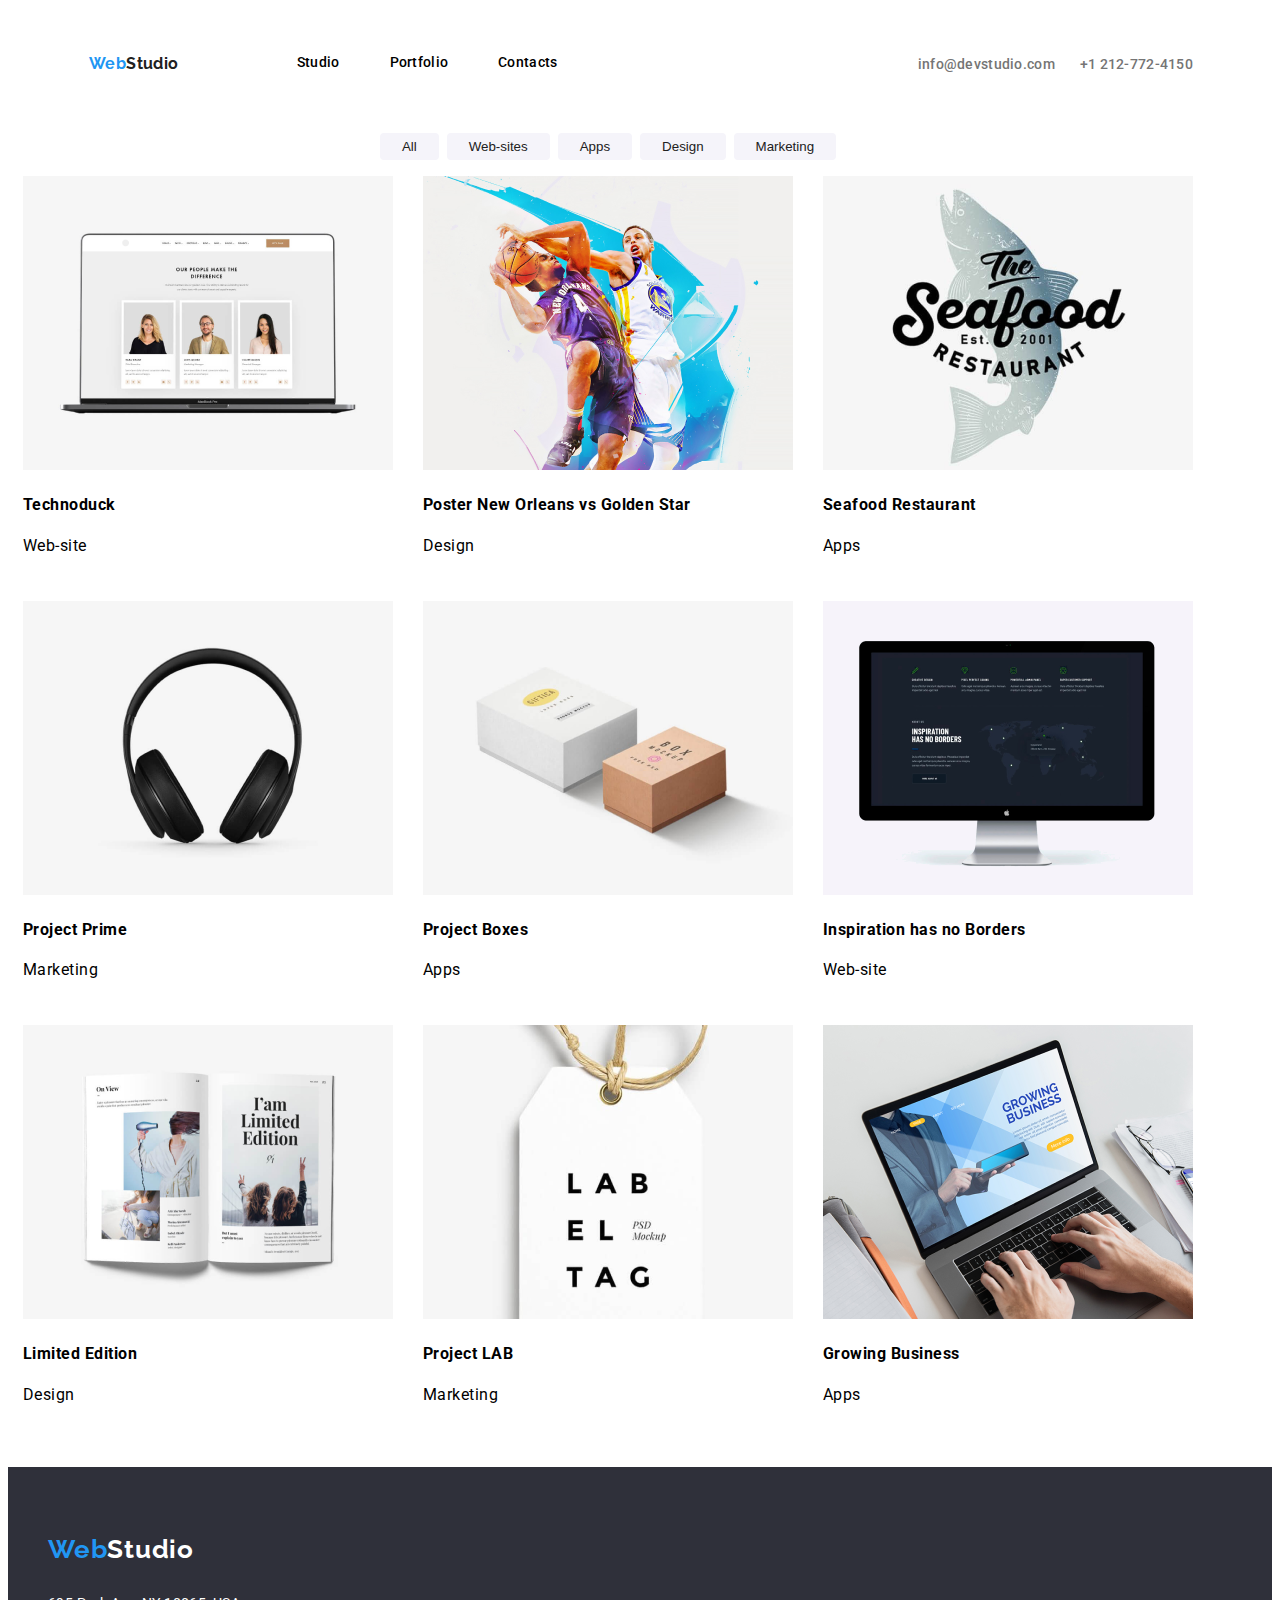
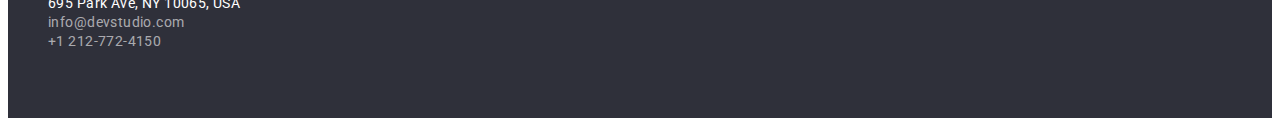
==== portfolio.html @ 8750db91 "adding svg v1.0" ====
<!DOCTYPE html>
<html lang="en">
  <head>
    <meta charset="UTF-8" />
    <meta http-equiv="X-UA-Compatible" content="IE=edge" />
    <meta name="viewport" content="width=device-width, initial-scale=1.0" />
    <link rel="preconnect" href="https://fonts.googleapis.com" />
    <link rel="preconnect" href="https://fonts.gstatic.com" crossorigin />
    <link rel="stylesheet" href="css/styles.css" type="text/css" />
    <link href="https://fonts.googleapis.com/css2?family=Raleway:wght@700&family=Roboto:wght@400;500;700;900&display=swap"rel="stylesheet"/>
    <link rel="stylesheet" href="node_modules/modern-normalize/modern-normalize.css">
    <title>Portfolio</title>
  </head>
  <body>
    <section>
      <div class="container">
      <header class="page-header">
        <ul class="header-nav-buttons unstyled-list">
          <li>
            <a href="portfolio.html" class="logo link"
              ><span class="logo-highlight">Web</span>Studio</a
            >
          </li>
          <li>
            <a
              class="main-navigation-link link"
              href="https://rknrolla.github.io/goit-markup-hw-01/"
              >Studio</a
            >
          </li>
          <li>
            <a
              class="main-navigation-link link"
              href="portfolio.html"
              >Portfolio</a
            >
          </li>
          <li>
            <a
              class="main-navigation-link link"
              href="https://rknrolla.github.io/goit-markup-hw-01/"
              >Contacts</a
            >
          </li>
        </ul>
        <ul class="contacts-header">
         <li>
        <a class="contact-navigation-link space-left link" href="mailto:info@devstudio.com"
          >info@devstudio.com</a
        ></li> 
        <li><a class="contact-navigation-link link" href="tel:+1 212-772-4150"
          >+1 212-772-4150</a
        ></li>
      </ul>
      </header>
      </div>
    </section>
    <section>
      <div class="container">
      <nav>
        <div class="button-list-portfolio">
          <button type="button" class="button-portfolio">All</button>
          <button type="button" class="button-portfolio">Web-sites</button>
          <button type="button" class="button-portfolio">Apps</button>
          <button type="button" class="button-portfolio">Design</button>
          <button type="button" class="button-portfolio">Marketing</button>
        </div>
       </nav>
       <ul class="product-list unstyled-list">
        <li>
          <img
            src="images/img.png"
            alt="minions failed loading"
            width="370"
            height="294"
          />
          <h4>Technoduck</h4>
          <p>Web-site</p>
        </li>
        <li>
          <img
            src="images/img (1).png"
            alt="minions failed loading"
            width="370"
            height="294"
          />
          <h4>Poster New Orleans vs Golden Star</h4>
          <p>Design</p>
        </li>
        <li>
          <img
            src="images/img (2).png"
            alt="minions failed loading"
            width="370"
            height="294"
          />
          <h4>Seafood Restaurant</h4>
          <p>Apps</p>
        </li>
        <li>
          <img
            src="images/img (3).png"
            alt="minions failed loading"
            width="370"
            height="294"
          />
          <h4>Project Prime</h4>
          <p>Marketing</p>
        </li>
        <li>
          <img
            src="images/img (4).png"
            alt="minions failed loading"
            width="370"
            height="294"
          />
          <h4>Project Boxes</h4>
          <p>Apps</p>
        </li>
        <li>
          <img
            src="images/img (5).png"
            alt="minions failed loading"
            width="370"
            height="294"
          />
          <h4>Inspiration has no Borders</h4>
          <p>Web-site</p>
        </li>
        <li>
          <img
            src="images/img (6).png"
            alt="minions failed loading"
            width="370"
            height="294"
          />
          <h4>Limited Edition</h4>
          <p>Design</p>
        </li>
        <li>
          <img
            src="images/img (7).png"
            alt="minions failed loading"
            width="370"
            height="294"
          />
          <h4>Project LAB</h4>
          <p>Marketing</p>
        </li>
        <li>
          <img
            src="images/img (8).png"
            alt="minions failed loading"
            width="370"
            height="294"
          />
          <h4>Growing Business</h4>
          <p>Apps</p>
        </li>
      </ul>
    </div>
    </section>
  </body>
  <footer class="footer-bg">
    <ul class="unstyled-list footer-content">
      <li class="logo-speish">
        <a class="logo-highlight link logo-footer" href="index.html"
          >Web<span class="studio">Studio</span></a
        >
      </li>
      <li>
        <a class="adress-footer-map link" href="695 Park Ave, NY 10065, USA"
          >695 Park Ave, NY 10065, USA</a
        >
      </li>
      <li>
        <a class="adress-footer link" href="mailto:info@devstudio.com"
          >info@devstudio.com</a
        >
      </li>
      <li>
        <a class="adress-footer link" href="tel:+1 212-772-4150"
          >+1 212-772-4150</a
        >
      </li>
    </ul>
</footer>
</html>
---- css/styles.css ----
@import url("https://fonts.googleapis.com/css2?family=Raleway:wght@700&family=Roboto:wght@400;500;700;900&display=swap");
body {
  font-family: "Roboto", sans-serif;
  letter-spacing: 0.03em;
}

*{
  box-sizing: border-box;
}


:root {
  --hover-color: #2196f3;
  --white-color: #ffffff;
  --dark-background-color: #2f303a;
}

.container {
  width: 1200px;
  padding: 15px;
}

/* Header styiling */
.logo {
  color: #212121;
  padding-top: 24px;
  padding-bottom: 25px;
  padding-right: 93px;
  font-weight: 700;
  font-family: "Raleway";
  padding-right: 93px;
}

.logo-highlight {
  color: #2196f3;
}

.unstyled-list {
  list-style: none;
}

.header-nav-buttons {
  width: 50%;
  flex-direction: row;
  justify-content: center;
  align-items: center;
  flex-wrap: wrap;
  display: flex;
}

.page-header {
  color: var(--white-color);
  width: 100%;
  height: 80px;
  display: flex;
  flex-direction: row;
  justify-content: center;
  align-items: center;
  flex-wrap: nowrap;
  align-content: space-between;

}

.mail-icon {
  display: flex;
  justify-content: flex-start;
}
.contacts-header {
  display: flex;
  justify-content: end;
  width: 50%;
  list-style: none;
}

.link {
  text-decoration: none;
}

.main-navigation-link {
  color: black;
  font-weight: 500;
  font-size: 14px;
  line-height: 1.14;
  letter-spacing: 0.02em;
  margin: 25px;
  display: flex;
  flex-direction: row;
}

.contact-navigation-link {
  color: #757575;
  font-weight: 500;
  font-size: 14px;
  line-height: 1.14;
  letter-spacing: 0.02em;

}

.space-left {
  padding-left: 200px;
  padding-right: 25px;
}

.main-navigation-link:hover,
.main-navigation-link:active,
.main-navigation-link:focus {
  color: var(--hover-color);
}
.contact-navigation-link:hover,
.contact-navigation-link:active,
.contact-navigation-link:focus {
  color: var(--hover-color);
}

/* NAV styling */

.hero {
  display: flex;
  flex-direction: column;
  justify-content: center;
  align-items: center;
  background-color: var(--dark-background-color);
  background-image: url("../images/imgbackground.svg");
  background-size: cover;
  height: 600px;
}

.effective-solutions-title {
  text-align: center;
  color: var(--white-color);
  font-weight: 900;
  font-size: 44px;
  line-height: 1.36;
  width: 696px;
  height: 120px;
}

.request-service-button {
  background-color: #2196f3;
  color: var(--white-color);
  cursor: pointer;
  font-weight: 700;
  font-size: 16px;
  line-height: 1.87;
  letter-spacing: 0.06em;
  border:none;
  border-radius: 4px;
}

.about-us-svg {
  display: flex;
  justify-content: center;
  align-items: center;
}

.about-us-section {
  padding-top: 94px;
  padding-bottom: 94px;
}

.about-us {
  display: flex;
	justify-content: center;
	align-items: center;
}
.about-us > li {
  margin-right: 30px;
}

.about-us-title {
  color: #212121;
  font-weight: 700;
  font-size: 14px;
  line-height: 1.14;
  letter-spacing: 0.03em;
  text-transform: uppercase;
}

.about-us-content {
  color: #757575;
  font-weight: 400;
  font-size: 14px;
  line-height: 1.71;
  letter-spacing: 0.03em;
}

.mid-heading {
  font-weight: 700;
  font-size: 36px;
  line-height: 1.16;
  letter-spacing: 0.03em;
  color: #212121;
  text-align: center;
}

.what-we-do-section {
  margin-bottom: 94px;
}

.what-we-do {
  display: flex;
  padding-inline-start: 0;
}

.what-we-do > li {
  margin-right: 30px;
}

.team-section {
  background-color: #f5f4fa;
  width: 1200px;
}

.team-card1 {
  width: 270px;
  height: 428px;
}

.team-title {
  font-weight: 700;
  font-size: 36px;
  line-height: 1.16;
  letter-spacing: 0.03em;
  color: #212121;
  text-align: center;
}

.team-members {
  display: flex;
  padding-inline-start: 0;
}

.team-members > li {
  gap: 30px;
}

.names-team {
  font-weight: 500;
  font-size: 16px;
  line-height: 1.18;
  letter-spacing: 0.03em;
  color: #212121;
  text-align: center;
}

.position-team {
  font-size: 16px;
  line-height: 1.18;
  letter-spacing: 0.03em;
  color: #757575;
  text-align: center;
}

.social-icon {
  width: 20px;
  height: 20px;
  display: flex;
  justify-content: center;
  flex-direction: row;
}

.social-list-icons {
  flex-direction: row;
  display:flex;
  justify-content: center;
  gap: 10px;
}

.social-link {
  background-color:#ffffff;
  border-radius: 50%;
  width: 44px;
  height: 44px;
  display: flex;
  flex-direction: row;
  justify-content: center;
  align-items: center;
  color:#AFB1B8;
}

.regular-customers-message {
  text-align: center;
}

.studio {
  color: #ffffff;
}

.footer-bg {
  background-color: var(--dark-background-color);
  height: 251px;
}

.footer-content {
  display: flex;
  flex-direction: column;
  justify-content: center;
  height: 100%;
}

.logo-speish {
  margin-bottom: 28px;
}

.logo-footer {
  font-family: "Raleway";
  font-style: normal;
  font-weight: 700;
  font-size: 26px;
  line-height: 1.19;
  letter-spacing: 0.03em;
}

.adress-footer-map {
  font-style: normal;
  font-weight: 400;
  font-size: 14px;
  line-height: 1.14;
  letter-spacing: 0.03em;
  color: #ffffff;
}

.adress-footer {
  font-style: normal;
  font-weight: 400;
  font-size: 14px;
  line-height: 1.14;
  letter-spacing: 0.03em;
  color: rgba(255, 255, 255, 0.6);
}

/* !!!! PORTFOLIO !!!! */

.button-list-portfolio {
  display: flex;
  justify-content: center;
  gap: 8px;
}

.product-list {
  display: flex;
  flex-direction: row;
  flex-wrap: wrap;
  justify-content: center;
  gap: 30px;
  padding-inline-start:0;
}

.button-portfolio {
  background-color: #F5F4FA;
  color: #212121;
  padding: 6px 22px;
  border: none;
  border-radius: 4px;
}

.button-portfolio:hover {
  color: #f5f4fa;
  background-color: #2196f3;
}
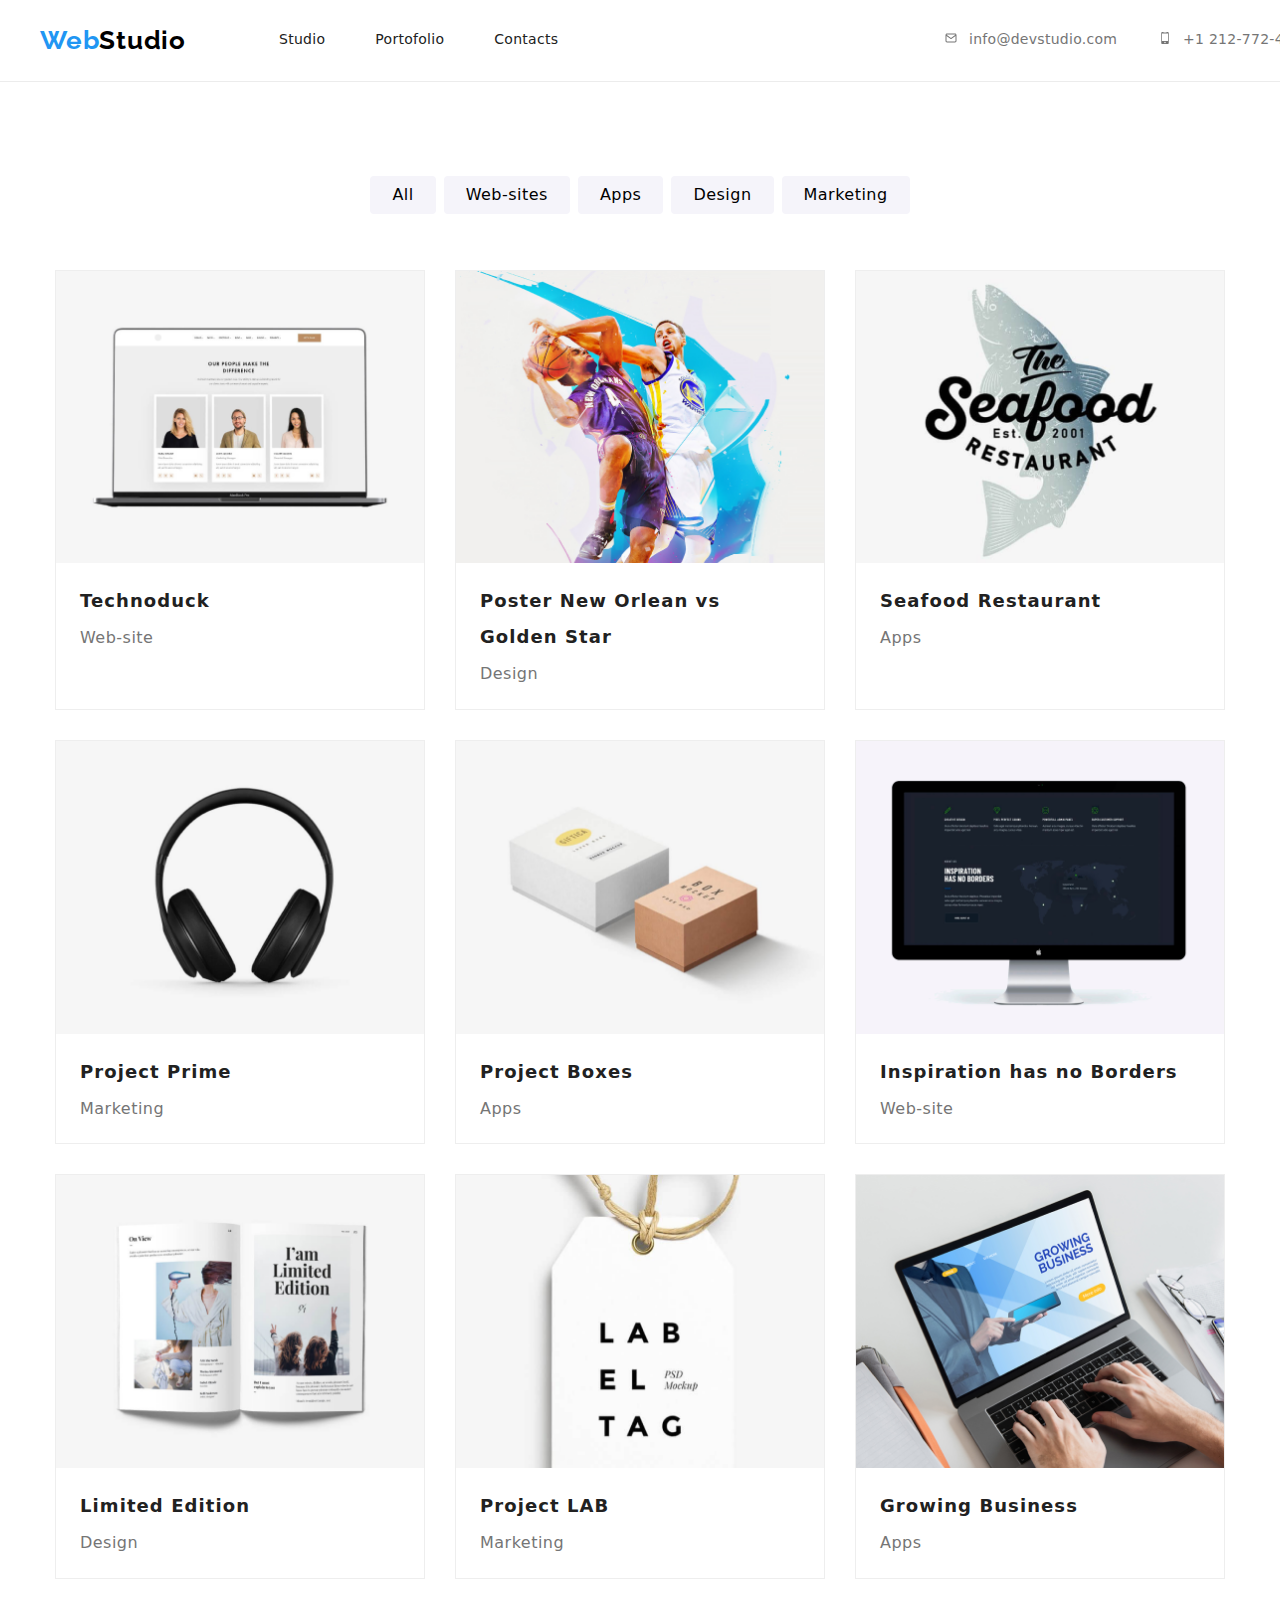
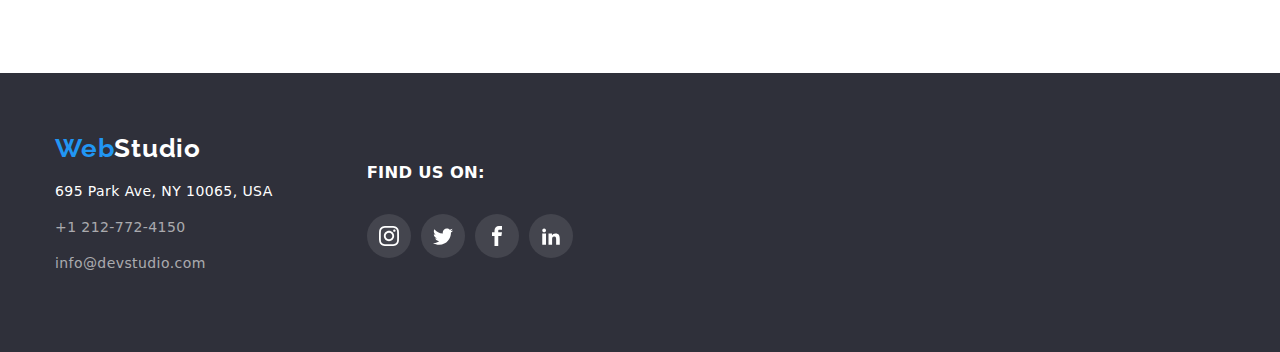
==== commit 329f32b8: "hw04 finish" ====
--- a/portfolio.html
+++ b/portfolio.html
@@ -1,188 +1,204 @@
 <!DOCTYPE html>
 <html lang="en">
   <head>
-    <meta charset="UTF-8" />
-    <meta http-equiv="X-UA-Compatible" content="IE=edge" />
-    <meta name="viewport" content="width=device-width, initial-scale=1.0" />
-    <link rel="preconnect" href="https://fonts.googleapis.com" />
-    <link rel="preconnect" href="https://fonts.gstatic.com" crossorigin />
-    <link rel="stylesheet" href="css/styles.css" type="text/css" />
-    <link href="https://fonts.googleapis.com/css2?family=Raleway:wght@700&family=Roboto:wght@400;500;700;900&display=swap"rel="stylesheet"/>
-    <link rel="stylesheet" href="node_modules/modern-normalize/modern-normalize.css">
-    <title>Portfolio</title>
+    <!-- <meta charset="UTF-8" />
+     <meta http-equiv="X-UA-Compatible" content="IE=edge" />
+     <meta name="viewport" content="width=device-width, initial-scale=1.0" />
+   -->
+    <title>WebStudio</title>
+    <link rel="stylesheet" href="css/styles.css">
+    <link rel="stylesheet" href="https://cdnjs.cloudflare.com/ajax/libs/modern-normalize/1.0.0/modern-normalize.min.css"/>
+    <link rel="preconnect" href="https://fonts.googleapis.com">
+    <link rel="preconnect" href="https://fonts.gstatic.com" crossorigin>
+    <link href="https://fonts.googleapis.com/css2?family=Raleway:wght@700&family=Roboto:wght@400;500;700;900&display=swap" rel="stylesheet">
   </head>
   <body>
-    <section>
+    <!--HEADER Section-->    
+    <header class="page-header">
       <div class="container">
-      <header class="page-header">
-        <ul class="header-nav-buttons unstyled-list">
-          <li>
-            <a href="portfolio.html" class="logo link"
-              ><span class="logo-highlight">Web</span>Studio</a
-            >
-          </li>
-          <li>
-            <a
-              class="main-navigation-link link"
-              href="https://rknrolla.github.io/goit-markup-hw-01/"
-              >Studio</a
-            >
-          </li>
-          <li>
-            <a
-              class="main-navigation-link link"
-              href="portfolio.html"
-              >Portfolio</a
-            >
-          </li>
-          <li>
-            <a
-              class="main-navigation-link link"
-              href="https://rknrolla.github.io/goit-markup-hw-01/"
-              >Contacts</a
-            >
+        <a class="logo link" href="index.html">
+          <h2>Web<span>Studio</span></h2>
+        </a>
+        <nav>
+          <ul class="main-nav-list unstyled-list">
+            <li class="main-nav-item">
+              <a class="main-nav-link link" href="index.html">Studio</a>
+            </li>
+            <li class="main-nav-item">
+              <a class="main-nav-link link" href="portofolio.html"
+                >Portofolio</a
+              >
+            </li>
+            <li class="main-nav-item">
+              <a class="main-nav-link link" href="contacts.html">Contacts</a>
+            </li>
+          </ul>
+        </nav>
+        <ul class="contact-list unstyled-list">
+          <li class="contact-list-item">
+            <a class="contact-nav-link link" href="mailto:info@devstudio.com">
+              <svg class="icon-mail">
+                <use href="./images/icons/icons.svg#icon_mail"></use>
+              </svg>
+              info@devstudio.com
+            </a>
+            <!--<use href="./images/icons.svg#icon-envelope"></use>-->
+          </li>
+          <li class="contact-list-item">
+            <a class="contact-nav-link link" href="tel:+12127724150">
+              <svg class="icon-phone">
+                <use href="./images/icons/icons.svg#icon_mobile"></use>
+              </svg>
+              +1 212-772-4150
+            </a>
           </li>
         </ul>
-        <ul class="contacts-header">
-         <li>
-        <a class="contact-navigation-link space-left link" href="mailto:info@devstudio.com"
-          >info@devstudio.com</a
-        ></li> 
-        <li><a class="contact-navigation-link link" href="tel:+1 212-772-4150"
-          >+1 212-772-4150</a
-        ></li>
-      </ul>
-      </header>
       </div>
-    </section>
-    <section>
+    </header>
+    </div>
+    <main>
+      <section class="portofolio-section line">
+        <div class="container">
+          <h1 class="is_hidden">Portofolio Section</h1>
+          <ul class="portofolio-list-tab unstyled-list">
+            <li class="portofolio-list-tab-item"><button class="portofolio-tab" type="button">All</button></li>
+            <li class="portofolio-list-tab-item"><button class="portofolio-tab" type="button">Web-sites</button></li>
+            <li class="portofolio-list-tab-item"><button class="portofolio-tab" type="button">Apps</button></li>
+            <li class="portofolio-list-tab-item"><button class="portofolio-tab" type="button">Design</button></li>
+            <li class="portofolio-list-tab-item"><button class="portofolio-tab" type="button">Marketing</button></li>
+          </ul>
+          <ul class="portofolio-list unstyled-list">
+              <li class="portofolio-list-item">
+                <img src="./images/img.png" alt="websites-technoduck" width="370" height="294">
+                <div class="card-description">
+                  <h3 class="portofolio-name">Technoduck</h3>
+                  <p class="portofolio-description">Web-site</p>
+                </div>
+              </li>
+              <li class="portofolio-list-item">
+                <img src="./images/img (1).png" alt="Poster New Orlean vs Golden Star" width="370" height="294">
+                <div class="card-description">
+                  <h3 class="portofolio-name">Poster New Orlean vs Golden Star</h3>
+                  <p class="portofolio-description">Design</p>
+                </div>
+              </li>
+              <li class="portofolio-list-item">
+                <img src="./images/img (2).png" alt="Seafood Restaurant" width="370" height="294">
+                <div class="card-description">
+                  <h3 class="portofolio-name">Seafood Restaurant</h3>
+                  <p class="portofolio-description">Apps</p>
+                </div>
+              </li>
+              <li class="portofolio-list-item">
+                <img src="./images/img (3).png" alt="Project Prime" width="370" height="294">
+                <div class="card-description">
+                  <h3 class="portofolio-name">Project Prime</h3>
+                  <p class="portofolio-description">Marketing</p>
+                </div>
+              </li>
+              <li class="portofolio-list-item">
+                <img src="./images/img (4).png" alt="Project Boxes" width="370" height="294">
+                <div class="card-description">
+                  <h3 class="portofolio-name">Project Boxes</h3>
+                  <p class="portofolio-description">Apps</p>
+                </div>
+              </li>
+              <li class="portofolio-list-item">
+                <img src="./images/img (5).png" alt="Inspiration has no Borders" width="370" height="294">
+                <div class="card-description">
+                  <h3 class="portofolio-name">Inspiration has no Borders</h3>
+                  <p class="portofolio-description">Web-site</p>
+                </div>
+              </li>
+              <li class="portofolio-list-item">
+                <img src="./images/img (6).png" alt="Limited Edition" width="370" height="294">
+                <div class="card-description">
+                  <h3 class="portofolio-name">Limited Edition</h3>
+                  <p class="portofolio-description">Design</p>
+                </div>
+              </li>
+              <li class="portofolio-list-item">
+                <img src="./images/img (7).png" alt="Project LAB" width="370" height="294">
+                <div class="card-description">
+                  <h3 class="portofolio-name">Project LAB</h3>
+                  <p class="portofolio-description">Marketing</p>
+                </div>
+              </li>
+              <li class="portofolio-list-item">
+                <img src="./images/img (8).png" alt="Growing Business" width="370" height="294">
+                <div class="card-description">
+                  <h3 class="portofolio-name">Growing Business</h3>
+                  <p class="portofolio-description">Apps</p>
+                </div>
+              </li>
+            </ul>
+          </div>
+        </section>
+    </main>
+    <!--FOOTER Section-->
+    <footer class="footer-section dark-bg">
       <div class="container">
-      <nav>
-        <div class="button-list-portfolio">
-          <button type="button" class="button-portfolio">All</button>
-          <button type="button" class="button-portfolio">Web-sites</button>
-          <button type="button" class="button-portfolio">Apps</button>
-          <button type="button" class="button-portfolio">Design</button>
-          <button type="button" class="button-portfolio">Marketing</button>
+        <a class="logo link" href="index.html">
+          <h2>Web<span>Studio</span></h2>
+        </a>
+        <div class="footer_gen">
+        <address>
+          <ul class="adress-description unstyled-list">
+            <li class="adress-description-item">
+              <a
+                class="contact-link link"
+                href="https://goo.gl/maps/LJvVeoaxAgHyDT5w8"
+                target="_blank"
+                >695 Park Ave, NY 10065, USA</a
+              >
+            </li>
+            <li class="adress-description-item">
+              <a class="contact-link link" href="tel:+12127724150"
+                >+1 212-772-4150</a
+              >
+            </li>
+            <li class="adress-description-item">
+              <a class="contact-link link" href="mailto:info@devstudio.com"
+                >info@devstudio.com</a
+              >
+            </li>
+          </ul>
+        </address>
+        <div class="social_media">
+        <h3 id="title_media">Find us on:</h3><br>
+        <ul class="unstyled-list social-list light">
+          <li>
+            <a href="#" target="_blank" class="social-link">
+              <svg class="social-icon">
+                <use href="./images/icons/icons.svg#icon_instagram"></use>
+              </svg>
+            </a>
+          </li>
+          <li>
+            <a href="#" target="_blank" class="social-link">
+              <svg class="social-icon">
+                <use href="./images/icons/icons.svg#icon_twitter"></use>
+              </svg>
+            </a>
+          </li>
+          <li>
+            <a href="#" target="_blank" class="social-link">
+              <svg class="social-icon">
+                <use href="./images/icons/icons.svg#icon_facebook"></use>
+              </svg>
+            </a>
+          </li>
+          <li>
+            <a href="#" target="_blank" class="social-link">
+              <svg class="social-icon">
+                <use href="./images/icons/icons.svg#icon_linkedin2"></use>
+              </svg>
+            </a>
+          </li>
+        </ul>
         </div>
-       </nav>
-       <ul class="product-list unstyled-list">
-        <li>
-          <img
-            src="images/img.png"
-            alt="minions failed loading"
-            width="370"
-            height="294"
-          />
-          <h4>Technoduck</h4>
-          <p>Web-site</p>
-        </li>
-        <li>
-          <img
-            src="images/img (1).png"
-            alt="minions failed loading"
-            width="370"
-            height="294"
-          />
-          <h4>Poster New Orleans vs Golden Star</h4>
-          <p>Design</p>
-        </li>
-        <li>
-          <img
-            src="images/img (2).png"
-            alt="minions failed loading"
-            width="370"
-            height="294"
-          />
-          <h4>Seafood Restaurant</h4>
-          <p>Apps</p>
-        </li>
-        <li>
-          <img
-            src="images/img (3).png"
-            alt="minions failed loading"
-            width="370"
-            height="294"
-          />
-          <h4>Project Prime</h4>
-          <p>Marketing</p>
-        </li>
-        <li>
-          <img
-            src="images/img (4).png"
-            alt="minions failed loading"
-            width="370"
-            height="294"
-          />
-          <h4>Project Boxes</h4>
-          <p>Apps</p>
-        </li>
-        <li>
-          <img
-            src="images/img (5).png"
-            alt="minions failed loading"
-            width="370"
-            height="294"
-          />
-          <h4>Inspiration has no Borders</h4>
-          <p>Web-site</p>
-        </li>
-        <li>
-          <img
-            src="images/img (6).png"
-            alt="minions failed loading"
-            width="370"
-            height="294"
-          />
-          <h4>Limited Edition</h4>
-          <p>Design</p>
-        </li>
-        <li>
-          <img
-            src="images/img (7).png"
-            alt="minions failed loading"
-            width="370"
-            height="294"
-          />
-          <h4>Project LAB</h4>
-          <p>Marketing</p>
-        </li>
-        <li>
-          <img
-            src="images/img (8).png"
-            alt="minions failed loading"
-            width="370"
-            height="294"
-          />
-          <h4>Growing Business</h4>
-          <p>Apps</p>
-        </li>
-      </ul>
-    </div>
-    </section>
+        </div>
+      </div>
+    </footer>
   </body>
-  <footer class="footer-bg">
-    <ul class="unstyled-list footer-content">
-      <li class="logo-speish">
-        <a class="logo-highlight link logo-footer" href="index.html"
-          >Web<span class="studio">Studio</span></a
-        >
-      </li>
-      <li>
-        <a class="adress-footer-map link" href="695 Park Ave, NY 10065, USA"
-          >695 Park Ave, NY 10065, USA</a
-        >
-      </li>
-      <li>
-        <a class="adress-footer link" href="mailto:info@devstudio.com"
-          >info@devstudio.com</a
-        >
-      </li>
-      <li>
-        <a class="adress-footer link" href="tel:+1 212-772-4150"
-          >+1 212-772-4150</a
-        >
-      </li>
-    </ul>
-</footer>
 </html>--- a/css/styles.css
+++ b/css/styles.css
@@ -1,360 +1,416 @@
-@import url("https://fonts.googleapis.com/css2?family=Raleway:wght@700&family=Roboto:wght@400;500;700;900&display=swap");
+:root {
+  --color-gen: #212121;
+  --color-gen2: #e5e5e5;
+  --color-gen3: #f5f4fa;
+  --blue-gen: #2196f3;
+  --black-gen: #000000;
+  --second-color: #757575;
+  --white-bg: #ffffff;
+  --dark-bg: #2f303a;
+  --color-line: #ececec;
+  --color-svg: #afb1b8;
+  --color-border: #eeeeee;
+  --color-border2: #afb1b8;
+  --letterspacing2: 0.03em;
+  --letterspacingH: 0.06em;
+  --fontweight-bold: 700;
+  --padding-gen: 94px;
+}
+
+* {
+  margin-block-start: 0;
+  margin-block-end: 0;
+  margin-inline-start: 0;
+  margin-inline-end: 0;
+  padding-inline-start: 0;
+}
+
+.container {
+  max-width: 1200px;
+  padding-left: 15px;
+  padding-right: 15px;
+  width: 100%;
+  margin: 0 auto;
+}
 body {
   font-family: "Roboto", sans-serif;
-  letter-spacing: 0.03em;
-}
-
-*{
-  box-sizing: border-box;
-}
-
-
-:root {
-  --hover-color: #2196f3;
-  --white-color: #ffffff;
-  --dark-background-color: #2f303a;
-}
-
-.container {
-  width: 1200px;
-  padding: 15px;
-}
-
-/* Header styiling */
-.logo {
-  color: #212121;
-  padding-top: 24px;
-  padding-bottom: 25px;
-  padding-right: 93px;
-  font-weight: 700;
-  font-family: "Raleway";
-  padding-right: 93px;
-}
-
-.logo-highlight {
-  color: #2196f3;
-}
-
-.unstyled-list {
-  list-style: none;
-}
-
-.header-nav-buttons {
-  width: 50%;
-  flex-direction: row;
-  justify-content: center;
-  align-items: center;
-  flex-wrap: wrap;
-  display: flex;
-}
-
-.page-header {
-  color: var(--white-color);
-  width: 100%;
-  height: 80px;
-  display: flex;
-  flex-direction: row;
-  justify-content: center;
-  align-items: center;
-  flex-wrap: nowrap;
-  align-content: space-between;
-
-}
-
-.mail-icon {
-  display: flex;
-  justify-content: flex-start;
-}
-.contacts-header {
-  display: flex;
-  justify-content: end;
-  width: 50%;
-  list-style: none;
-}
-
-.link {
-  text-decoration: none;
-}
-
-.main-navigation-link {
-  color: black;
-  font-weight: 500;
+  font-weight: 400;
   font-size: 14px;
   line-height: 1.14;
   letter-spacing: 0.02em;
-  margin: 25px;
+  color: var(--color-gen);
+  background-color: var(--white-bg);
+}
+
+.unstyled-list {
+  list-style-type: none;
+}
+.link {
+  text-decoration: none;
+}
+.dark-bg {
+  background-color: var(--dark-bg);
+}
+img {
+  display: block;
+  max-width: 100%;
+  height: auto;
+}
+/*HEADER*/
+.page-header .container {
+  background-color: var(--white-bg);
   display: flex;
   flex-direction: row;
+  justify-content: space-around;
+  /*height: 80px;*/
+  padding: 25px 0;
+}
+.logo {
+  display: inline-block;
+}
+.logo h2 {
+  font-family: "Raleway", sans-serif;
+  font-weight: var(--fontweight-bold);
+  font-size: 26px;
+  line-height: 1.19;
+  letter-spacing: var(--letterspacing2);
+  color: var(--blue-gen);
+}
+.logo span {
+  color: var(--black-gen);
+}
+.main-nav-list {
+  display: flex;
+  gap: 50px;
+  padding: 7px 0;
+}
+.main-nav-item {
+  align-self: flex-start;
 }
 
-.contact-navigation-link {
-  color: #757575;
+.main-nav-link {
   font-weight: 500;
-  font-size: 14px;
+  letter-spacing: 0.02em;
+  color: var(--color-gen);
+}
+.main-nav-link:hover,
+.main-nav-link:active,
+.main-nav-link:focus {
+  color: var(--blue-gen);
+}
+
+.main-nav-item:first-child {
+  margin-left: 93px;
+}
+.main-nav-item:last-child {
+  margin-right: 385px;
+}
+.icon-mail,
+.icon-phone {
+  width: 16px;
+  height: 12px;
+  margin-right: 5px;
+  fill: var(--second-color);
+}
+.contact-nav-link {
+  color: var(--second-color);
+  cursor: pointer;
+  font-weight: 500;
   line-height: 1.14;
   letter-spacing: 0.02em;
-
-}
-
-.space-left {
-  padding-left: 200px;
-  padding-right: 25px;
-}
-
-.main-navigation-link:hover,
-.main-navigation-link:active,
-.main-navigation-link:focus {
-  color: var(--hover-color);
-}
-.contact-navigation-link:hover,
-.contact-navigation-link:active,
-.contact-navigation-link:focus {
-  color: var(--hover-color);
-}
-
-/* NAV styling */
-
-.hero {
+}
+.contact-nav-link:hover,
+.contact-nav-link:active,
+.contact-nav-link:focus {
+  color: var(--blue-gen);
+  stroke: var(--blue-gen);
+  fill: var(--blue-gen);
+}
+.contact-list {
+  display: flex;
+  flex-shrink: 0;
+  gap: 40px;
+  padding: 7px 0;
+}
+/*MAIN Section*/
+.main-section {
+  background-image: linear-gradient(to right, rgba(47, 48, 58, 0.8), rgba(47, 48, 58, 0.8)),url("../images/Imgbackground.jpg");
+  background-repeat: no-repeat;
+  background-size: cover;
+  border: 1px solid transparent;
+  max-height: 600px;
+}
+.hero-container {
   display: flex;
   flex-direction: column;
   justify-content: center;
-  align-items: center;
-  background-color: var(--dark-background-color);
-  background-image: url("../images/imgbackground.svg");
-  background-size: cover;
-  height: 600px;
-}
-
-.effective-solutions-title {
-  text-align: center;
-  color: var(--white-color);
+  margin: 200px 452px 200px 452px;
+  max-width: 696px;
+}
+.main-title {
   font-weight: 900;
   font-size: 44px;
   line-height: 1.36;
-  width: 696px;
-  height: 120px;
-}
-
-.request-service-button {
-  background-color: #2196f3;
-  color: var(--white-color);
-  cursor: pointer;
-  font-weight: 700;
+  text-align: center;
+  letter-spacing: var(--letterspacingH);
+  text-transform: uppercase;
+  color: var(--white-bg);
+  margin-bottom: 30px;
+}
+.main-button {
+  margin: 0 auto;
+  min-width: 200px;
+  padding: 10px 20px;
   font-size: 16px;
   line-height: 1.87;
-  letter-spacing: 0.06em;
-  border:none;
+  text-align: center;
+  border: none;
+  letter-spacing: var(--letterspacingH);
+  font-weight: var(--fontweight-bold);
+  box-shadow: 0px 4px 4px rgba(0, 0, 0, 0.15);
   border-radius: 4px;
-}
-
-.about-us-svg {
-  display: flex;
+  text-decoration: none;
+  color: var(--white-bg);
+  background-color: var(--blue-gen);
+}
+.main-button:hover,
+.main-button:active,
+.main-button:focus {
+  color: var(--white-bg);
+  background-color: var(--blue-gen);
+  transform: scale(1.03);
+}
+.main-section-description,
+.customers-section {
+  background-color: var(--color-gen2);
+}
+.description-list,
+.team-list,
+.customers-list {
+  display: flex;
+  flex-wrap: wrap;
+  gap: 30px;
+  /*justify-content: space-between;*/
+  padding-bottom: var(--padding-gen);
+}
+.description-list-item,
+.team-title,
+.customers-title {
+  padding-top: var(--padding-gen);
+}
+.description-list-item,
+.team-list-item,
+.customer-list-item {
+  flex-basis: 270px;
+  flex-grow: 0;
+  flex-shrink: 1;
+}
+.description-list-img {
+  flex-basis: 370px;
+  flex-grow: 0;
+  flex-shrink: 1;
+}
+.main-section-description-title {
+  font-weight: var(--fontweight-bold);
+  font-size: 36px;
+  line-height: 1.16;
+  text-align: center;
+  letter-spacing: var(--letterspacing2);
+  color: var(--color-gen);
+  padding-bottom: 50px;
+}
+.main-section-description-subtitle {
+  font-weight: var(--fontweight-bold);
+  letter-spacing: var(--letterspacing2);
+  text-transform: uppercase;
+  color: var(--color-gen);
+  margin-bottom: 10px;
+}
+.main-section-description-text {
+  line-height: 1.71;
+  letter-spacing: var(--letterspacing2);
+  color: var(--second-color);
+}
+.description-img {
+  width: 270px;
+  height: 120px;
+  background-color: var(--color-gen3);
+  border-radius: 4px;
+  margin-bottom: 30px;
+  padding: 25px 102.34px 25px 102.34px;
+}
+/*TEAM Section*/
+.team-section {
+  background-color: var(--color-gen3);
+  font-size: 16px;
+  text-align: center;
+  letter-spacing: var(--letterspacing2);
+}
+.team-list-item {
+  background-color: var(--white-bg);
+  box-shadow: 0px 1px 3px rgba(0, 0, 0, 0.12), 0px 1px 1px rgba(0, 0, 0, 0.14), 0px 2px 1px rgba(0, 0, 0, 0.2);
+  border-radius: 0px 0px 4px 4px;
+}
+.employee-description {
+  padding-top: 30px;
+  padding-bottom: 30px;
+}
+.name-user {
+  font-weight: 500;
+  color: var(--color-gen);
+  margin-bottom: 10px;
+}
+.name-job {
+  color: var(--second-color);
+  line-height: 1.18;
+  margin-top: 0;
+}
+.social-list {
+  display: flex;
+  justify-content: center;
+  gap: 10px;
+  padding-top: 16px;
+}
+.social-link {
   justify-content: center;
   align-items: center;
-}
-
-.about-us-section {
-  padding-top: 94px;
-  padding-bottom: 94px;
-}
-
-.about-us {
-  display: flex;
-	justify-content: center;
-	align-items: center;
-}
-.about-us > li {
-  margin-right: 30px;
-}
-
-.about-us-title {
-  color: #212121;
-  font-weight: 700;
-  font-size: 14px;
-  line-height: 1.14;
-  letter-spacing: 0.03em;
-  text-transform: uppercase;
-}
-
-.about-us-content {
-  color: #757575;
-  font-weight: 400;
-  font-size: 14px;
-  line-height: 1.71;
-  letter-spacing: 0.03em;
-}
-
-.mid-heading {
-  font-weight: 700;
-  font-size: 36px;
-  line-height: 1.16;
-  letter-spacing: 0.03em;
-  color: #212121;
-  text-align: center;
-}
-
-.what-we-do-section {
-  margin-bottom: 94px;
-}
-
-.what-we-do {
-  display: flex;
-  padding-inline-start: 0;
-}
-
-.what-we-do > li {
-  margin-right: 30px;
-}
-
-.team-section {
-  background-color: #f5f4fa;
-  width: 1200px;
-}
-
-.team-card1 {
-  width: 270px;
-  height: 428px;
-}
-
-.team-title {
-  font-weight: 700;
-  font-size: 36px;
-  line-height: 1.16;
-  letter-spacing: 0.03em;
-  color: #212121;
-  text-align: center;
-}
-
-.team-members {
-  display: flex;
-  padding-inline-start: 0;
-}
-
-.team-members > li {
-  gap: 30px;
-}
-
-.names-team {
-  font-weight: 500;
-  font-size: 16px;
-  line-height: 1.18;
-  letter-spacing: 0.03em;
-  color: #212121;
-  text-align: center;
-}
-
-.position-team {
-  font-size: 16px;
-  line-height: 1.18;
-  letter-spacing: 0.03em;
-  color: #757575;
-  text-align: center;
-}
-
+  border-radius: 50%;
+  width: 44px;
+  height: 44px;
+  display: flex;
+  fill: var(--color-svg);
+  background: rgba(255, 255, 255, 0.1);
+}
 .social-icon {
   width: 20px;
   height: 20px;
-  display: flex;
+}
+footer .social-icon {
+  width: 20px;
+  height: 20px;
+  fill: var(--white-bg);
+}
+.social-link:hover {
+  background-color: var(--blue-gen);
+  fill: var(--white-bg);
+}
+/*Customers Section*/
+.customer-img {
+  width: 170px;
+  height: 92px;
+  border: 1px solid var(--color-border2);
+  border-radius: 4px;
+  fill: var(--color-svg);
+  padding: 20px;
+}
+.customer-img:hover {
+  border: 1px solid var(--blue-gen);
+  fill: var(--blue-gen);
+}
+.customers-list {
+  padding-top: 50px;
+}
+/*Portofolio Section*/
+.line {
+  border-top: 1px solid var(--color-line);
+}
+.portofolio-list-tab {
+  display: flex;
+  flex-wrap: nowrap;
+  gap: 8px;
   justify-content: center;
-  flex-direction: row;
-}
-
-.social-list-icons {
-  flex-direction: row;
-  display:flex;
-  justify-content: center;
-  gap: 10px;
-}
-
-.social-link {
-  background-color:#ffffff;
-  border-radius: 50%;
-  width: 44px;
-  height: 44px;
-  display: flex;
-  flex-direction: row;
-  justify-content: center;
-  align-items: center;
-  color:#AFB1B8;
-}
-
-.regular-customers-message {
+  padding-top: var(--padding-gen);
+  padding-bottom: 56px;
+}
+.portofolio-tab {
+  padding: 6px 22px;
+  background-color: var(--color-gen3);
+  border-radius: 4px;
+  cursor: pointer;
+  font-weight: 500;
+  font-size: 16px;
+  line-height: 1.62;
   text-align: center;
-}
-
-.studio {
-  color: #ffffff;
-}
-
-.footer-bg {
-  background-color: var(--dark-background-color);
-  height: 251px;
-}
-
-.footer-content {
-  display: flex;
-  flex-direction: column;
-  justify-content: center;
-  height: 100%;
-}
-
-.logo-speish {
-  margin-bottom: 28px;
-}
-
-.logo-footer {
-  font-family: "Raleway";
+  letter-spacing: var(--letterspacing2);
+  border: none;
+}
+.portofolio-tab:hover,
+.portofolio-tab:active,
+.portofolio-tab:focus {
+  color: var(--white-bg);
+  background-color: var(--blue-gen);
+  box-shadow: 0px 3px 1px rgba(0, 0, 0, 0.1), 0px 1px 2px rgba(0, 0, 0, 0.08),
+    0px 2px 2px rgba(0, 0, 0, 0.12);
+}
+.portofolio-list {
+  display: flex;
+  flex-wrap: wrap;
+  gap: 30px;
+  padding-bottom: var(--padding-gen);
+}
+.portofolio-list-item {
+  background-color: var(--white-bg);
+  border: 1px solid var(--color-border);
+  flex-basis: 370px;
+  flex-grow: 0;
+  flex-shrink: 1;
+  width: 30%;
+  cursor: pointer;
+}
+.portofolio-list-item:hover {
+  border: 1px solid var(--color-border);
+  box-shadow: 0px 1px 1px rgba(0, 0, 0, 0.12), 0px 4px 4px rgba(0, 0, 0, 0.06), 1px 4px 6px rgba(0, 0, 0, 0.16);
+}
+.card-description {
+  padding: 20px 24px;
+}
+.portofolio-name {
+  font-weight: 700;
+  font-size: 18px;
+  line-height: 2;
+  letter-spacing: var(--letterspacingH);
+  color: var(--color-gen);
+  margin-bottom: 4px;
+}
+.portofolio-description {
+  font-size: 16px;
+  letter-spacing: var(--letterspacing2);
+  line-height: 1.87;
+  color: var(--second-color);
+}
+/*FOOTER Section*/
+.footer-section {
+  padding: 60px 0px;
+}
+.footer_gen {
+  display: flex;
+  flex-wrap: wrap;
+  gap: 94px;
+}
+.adress-description {
+  margin-top: 20px;
+}
+#title_media {
+  font-weight: 700;
+  text-transform: uppercase;
+  color: var(--white-bg);
+}
+.footer-section ul > li > a {
   font-style: normal;
-  font-weight: 700;
-  font-size: 26px;
-  line-height: 1.19;
-  letter-spacing: 0.03em;
-}
-
-.adress-footer-map {
-  font-style: normal;
-  font-weight: 400;
-  font-size: 14px;
-  line-height: 1.14;
-  letter-spacing: 0.03em;
-  color: #ffffff;
-}
-
-.adress-footer {
-  font-style: normal;
-  font-weight: 400;
-  font-size: 14px;
-  line-height: 1.14;
-  letter-spacing: 0.03em;
+  letter-spacing: var(--letterspacing2);
+}
+.footer-section li:first-child a {
+  color: var(--white-bg);
+}
+.contact-link {
   color: rgba(255, 255, 255, 0.6);
 }
-
-/* !!!! PORTFOLIO !!!! */
-
-.button-list-portfolio {
-  display: flex;
-  justify-content: center;
-  gap: 8px;
-}
-
-.product-list {
-  display: flex;
-  flex-direction: row;
-  flex-wrap: wrap;
-  justify-content: center;
-  gap: 30px;
-  padding-inline-start:0;
-}
-
-.button-portfolio {
-  background-color: #F5F4FA;
-  color: #212121;
-  padding: 6px 22px;
-  border: none;
-  border-radius: 4px;
-}
-
-.button-portfolio:hover {
-  color: #f5f4fa;
-  background-color: #2196f3;
-}
+.adress-description-item {
+  margin-bottom: 20px;
+}
+.footer-section .logo span {
+  color: var(--white-bg);
+}
+.is_hidden {
+  display: none;
+}